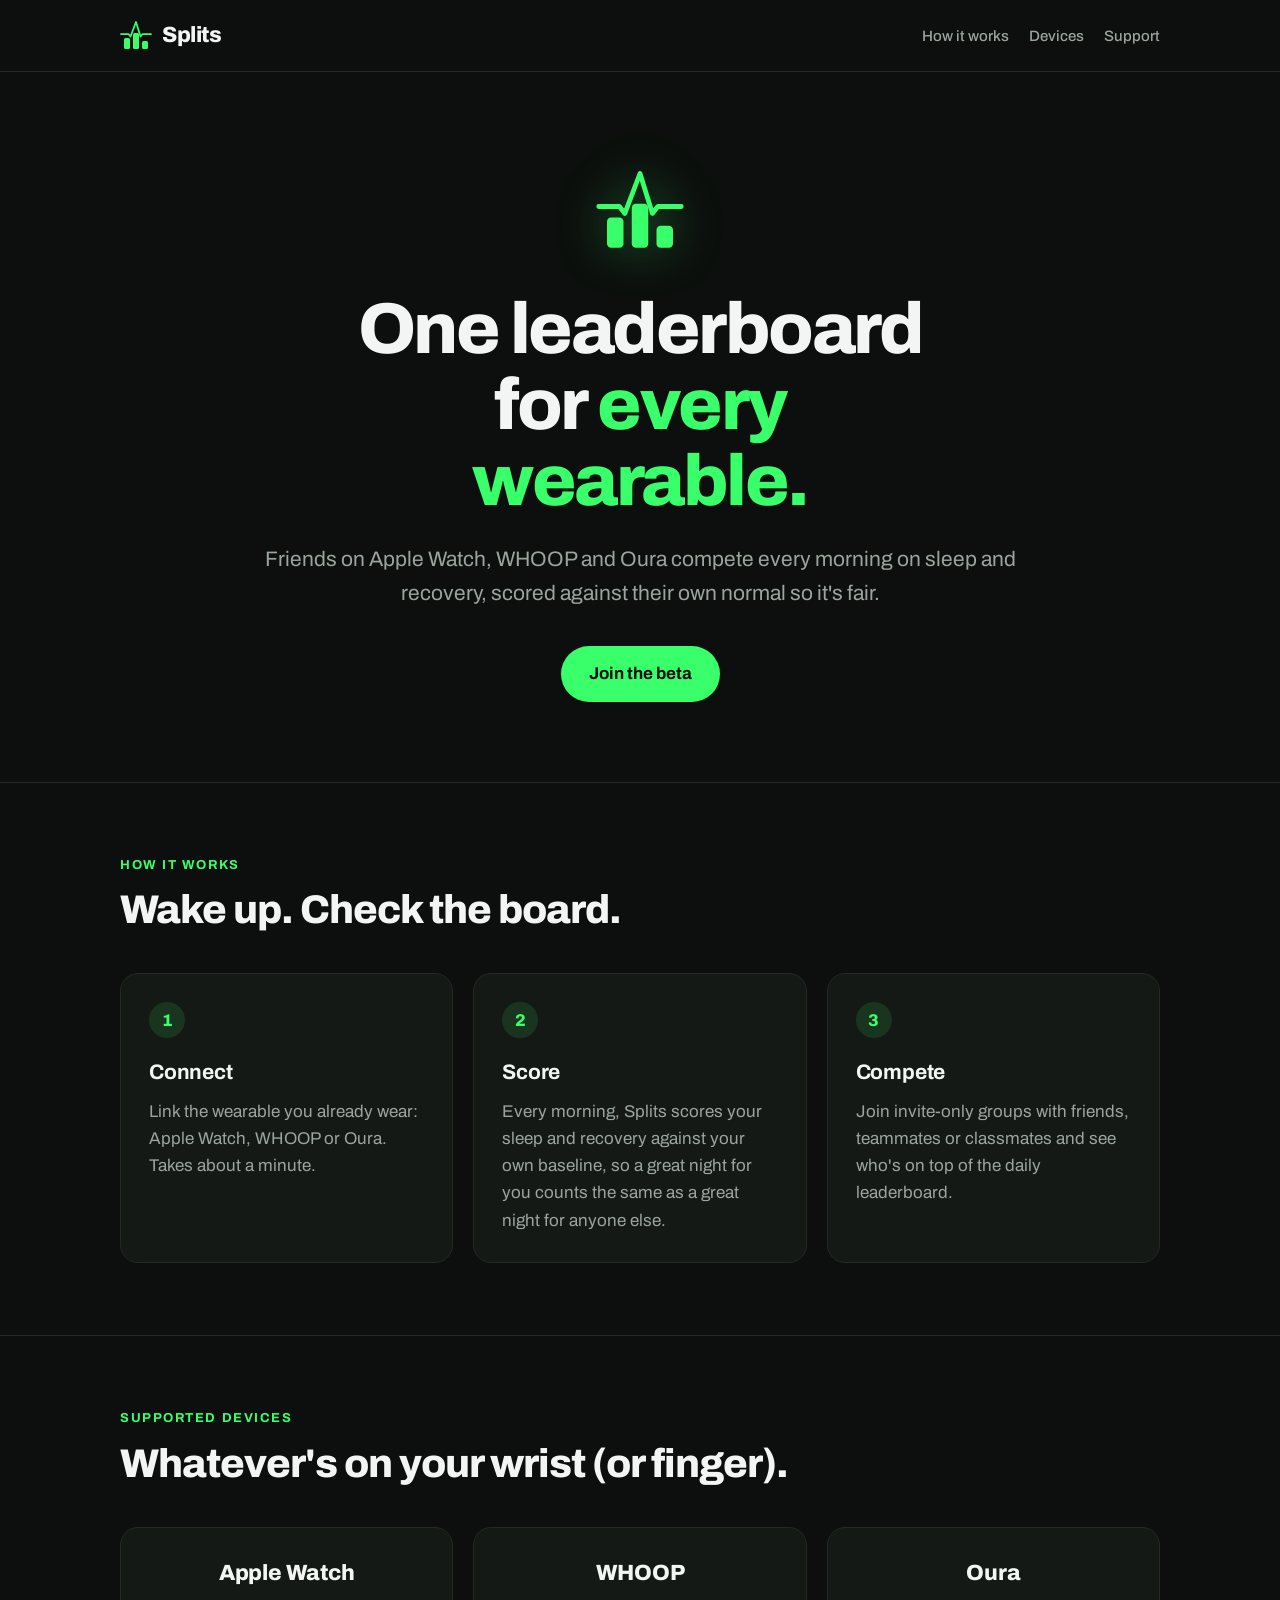
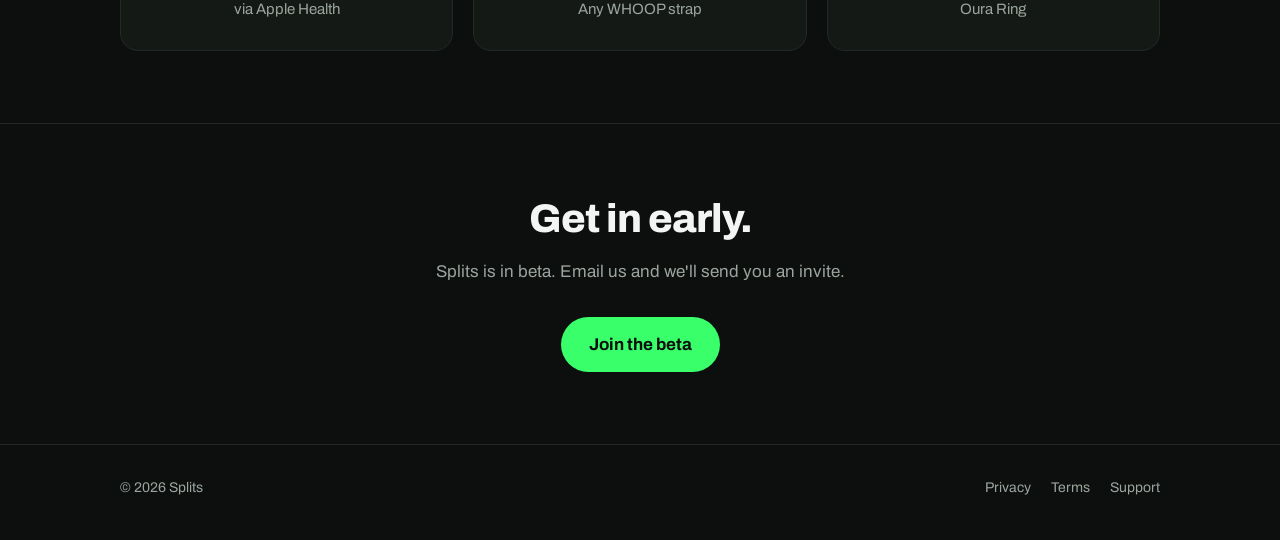
==== index.html @ 4030cdde "Build Splits marketing site for GitHub Pages Home, privacy, terms and support pages in plain HTML/CS" ====
<!doctype html>
<html lang="en">
<head>
  <meta charset="utf-8">
  <meta name="viewport" content="width=device-width, initial-scale=1">
  <title>Splits: One leaderboard for every wearable</title>
  <meta name="description" content="Friends on Apple Watch, WHOOP and Oura compete every morning on sleep and recovery, scored against their own normal so it's fair.">
  <meta name="theme-color" content="#0C0F0D">
  <meta property="og:title" content="Splits: One leaderboard for every wearable">
  <meta property="og:description" content="Friends on Apple Watch, WHOOP and Oura compete every morning on sleep and recovery, scored against their own normal so it's fair.">
  <meta property="og:url" content="https://joinsplits.app/">
  <meta property="og:type" content="website">
  <link rel="icon" href="/assets/logo.svg" type="image/svg+xml">
  <link rel="preconnect" href="https://fonts.googleapis.com">
  <link rel="preconnect" href="https://fonts.gstatic.com" crossorigin>
  <link href="https://fonts.googleapis.com/css2?family=Archivo:wght@400;500;700;800&display=swap" rel="stylesheet">
  <link rel="stylesheet" href="/assets/style.css">
</head>
<body>
  <header class="site-header">
    <div class="wrap">
      <a class="brand" href="/"><img src="/assets/logo.svg" alt="" width="32" height="32">Splits</a>
      <nav class="nav" aria-label="Main">
        <a href="#how">How it works</a>
        <a href="#devices">Devices</a>
        <a href="/support/">Support</a>
      </nav>
    </div>
  </header>

  <main>
    <section class="hero">
      <div class="wrap">
        <img class="hero-mark" src="/assets/logo.svg" alt="Splits logo" width="88" height="88">
        <h1>One leaderboard for <span class="accent">every wearable.</span></h1>
        <p>Friends on Apple Watch, WHOOP and Oura compete every morning on sleep and recovery, scored against their own normal so it's fair.</p>
        <a class="button" href="mailto:hello@joinsplits.app?subject=Splits%20beta">Join the beta</a>
      </div>
    </section>

    <section class="section" id="how">
      <div class="wrap">
        <p class="eyebrow">How it works</p>
        <h2>Wake up. Check the board.</h2>
        <div class="grid">
          <div class="card">
            <div class="step">1</div>
            <h3>Connect</h3>
            <p>Link the wearable you already wear: Apple Watch, WHOOP or Oura. Takes about a minute.</p>
          </div>
          <div class="card">
            <div class="step">2</div>
            <h3>Score</h3>
            <p>Every morning, Splits scores your sleep and recovery against your own baseline, so a great night for you counts the same as a great night for anyone else.</p>
          </div>
          <div class="card">
            <div class="step">3</div>
            <h3>Compete</h3>
            <p>Join invite-only groups with friends, teammates or classmates and see who's on top of the daily leaderboard.</p>
          </div>
        </div>
      </div>
    </section>

    <section class="section" id="devices">
      <div class="wrap">
        <p class="eyebrow">Supported devices</p>
        <h2>Whatever's on your wrist (or finger).</h2>
        <div class="devices">
          <div class="device">
            <strong>Apple Watch</strong>
            <span>via Apple Health</span>
          </div>
          <div class="device">
            <strong>WHOOP</strong>
            <span>Any WHOOP strap</span>
          </div>
          <div class="device">
            <strong>Oura</strong>
            <span>Oura Ring</span>
          </div>
        </div>
      </div>
    </section>

    <section class="section cta">
      <div class="wrap">
        <h2>Get in early.</h2>
        <p>Splits is in beta. Email us and we'll send you an invite.</p>
        <a class="button" href="mailto:hello@joinsplits.app?subject=Splits%20beta">Join the beta</a>
      </div>
    </section>
  </main>

  <footer class="site-footer">
    <div class="wrap">
      <span>&copy; 2026 Splits</span>
      <nav aria-label="Footer">
        <a href="/privacy/">Privacy</a>
        <a href="/terms/">Terms</a>
        <a href="/support/">Support</a>
      </nav>
    </div>
  </footer>
</body>
</html>
---- assets/style.css ----
/* Splits — shared styles for every page */

:root {
  --bg: #0C0F0D;
  --surface: #141915;
  --border: #232A25;
  --green: #39FF6A;
  --text: #F2F5F3;
  --muted: #9BA59E;
  --max: 1080px;
}

*, *::before, *::after { box-sizing: border-box; }

html { -webkit-text-size-adjust: 100%; }

body {
  margin: 0;
  background: var(--bg);
  color: var(--text);
  font-family: "Archivo", system-ui, -apple-system, "Segoe UI", sans-serif;
  font-size: 17px;
  line-height: 1.6;
  -webkit-font-smoothing: antialiased;
}

a { color: var(--green); }
a:hover { text-decoration-thickness: 2px; }

img, svg { max-width: 100%; }

.wrap {
  width: 100%;
  max-width: var(--max);
  margin: 0 auto;
  padding: 0 20px;
}

/* Header */

.site-header {
  border-bottom: 1px solid var(--border);
}

.site-header .wrap {
  display: flex;
  align-items: center;
  justify-content: space-between;
  flex-wrap: wrap;
  gap: 12px 24px;
  padding-top: 18px;
  padding-bottom: 18px;
}

.brand {
  display: inline-flex;
  align-items: center;
  gap: 10px;
  color: var(--text);
  text-decoration: none;
  font-weight: 800;
  font-size: 22px;
  letter-spacing: -0.02em;
}

.brand img { width: 32px; height: 32px; }

.nav {
  display: flex;
  flex-wrap: wrap;
  gap: 4px 20px;
}

.nav a {
  color: var(--muted);
  text-decoration: none;
  font-weight: 500;
  font-size: 15px;
}

.nav a:hover, .nav a[aria-current="page"] { color: var(--text); }

/* Buttons */

.button {
  display: inline-block;
  background: var(--green);
  color: var(--bg);
  font-weight: 700;
  font-size: 17px;
  text-decoration: none;
  padding: 14px 28px;
  border-radius: 999px;
  transition: transform 0.15s ease, box-shadow 0.15s ease;
}

.button:hover {
  transform: translateY(-1px);
  box-shadow: 0 0 0 4px rgba(57, 255, 106, 0.2);
}

/* Hero */

.hero {
  padding: 96px 0 80px;
  text-align: center;
}

.hero-mark {
  width: 88px;
  height: 88px;
  margin-bottom: 28px;
  filter: drop-shadow(0 0 24px rgba(57, 255, 106, 0.35));
}

.hero h1 {
  font-size: clamp(38px, 7vw, 72px);
  line-height: 1.05;
  font-weight: 800;
  letter-spacing: -0.035em;
  margin: 0 auto 24px;
  max-width: 14ch;
}

.hero h1 .accent { color: var(--green); }

.hero p {
  color: var(--muted);
  font-size: clamp(18px, 2.4vw, 21px);
  max-width: 38em;
  margin: 0 auto 36px;
}

/* Sections */

.section {
  padding: 72px 0;
  border-top: 1px solid var(--border);
}

.eyebrow {
  color: var(--green);
  font-size: 13px;
  font-weight: 700;
  letter-spacing: 0.12em;
  text-transform: uppercase;
  margin: 0 0 12px;
}

.section h2 {
  font-size: clamp(28px, 4.5vw, 40px);
  line-height: 1.15;
  font-weight: 800;
  letter-spacing: -0.025em;
  margin: 0 0 40px;
}

.grid {
  display: grid;
  grid-template-columns: repeat(auto-fit, minmax(240px, 1fr));
  gap: 20px;
}

.card {
  background: var(--surface);
  border: 1px solid var(--border);
  border-radius: 18px;
  padding: 28px;
}

.card .step {
  display: inline-flex;
  align-items: center;
  justify-content: center;
  width: 36px;
  height: 36px;
  border-radius: 50%;
  background: rgba(57, 255, 106, 0.12);
  color: var(--green);
  font-weight: 800;
  margin-bottom: 18px;
}

.card h3 {
  font-size: 21px;
  margin: 0 0 8px;
  letter-spacing: -0.01em;
}

.card p { color: var(--muted); margin: 0; }

.devices {
  display: grid;
  grid-template-columns: repeat(auto-fit, minmax(200px, 1fr));
  gap: 20px;
}

.device {
  background: var(--surface);
  border: 1px solid var(--border);
  border-radius: 18px;
  padding: 28px;
  text-align: center;
}

.device strong {
  display: block;
  font-size: 22px;
  font-weight: 800;
  letter-spacing: -0.01em;
  margin-bottom: 4px;
}

.device span { color: var(--muted); font-size: 15px; }

.cta {
  text-align: center;
}

.cta h2 { margin-bottom: 16px; }

.cta p {
  color: var(--muted);
  margin: 0 auto 32px;
  max-width: 34em;
}

/* Text pages: privacy, terms, support */

.doc {
  padding: 64px 0 88px;
}

.doc .wrap { max-width: 760px; }

.doc h1 {
  font-size: clamp(34px, 6vw, 52px);
  line-height: 1.1;
  font-weight: 800;
  letter-spacing: -0.03em;
  margin: 0 0 8px;
}

.doc .updated { color: var(--muted); margin: 0 0 40px; }

.doc h2 {
  font-size: 22px;
  letter-spacing: -0.01em;
  margin: 44px 0 12px;
}

.doc p, .doc li { color: #D3DAD5; }

.doc ul { padding-left: 22px; }
.doc li { margin-bottom: 8px; }

.doc .callout {
  background: var(--surface);
  border: 1px solid var(--border);
  border-left: 3px solid var(--green);
  border-radius: 12px;
  padding: 20px 24px;
  margin: 24px 0;
}

.doc .callout p { margin: 0; }

.support-email {
  display: inline-block;
  font-size: clamp(20px, 4vw, 28px);
  font-weight: 700;
  word-break: break-all;
  margin: 8px 0 24px;
}

/* Footer */

.site-footer {
  border-top: 1px solid var(--border);
  padding: 32px 0 40px;
  color: var(--muted);
  font-size: 14px;
}

.site-footer .wrap {
  display: flex;
  flex-wrap: wrap;
  justify-content: space-between;
  gap: 12px 24px;
}

.site-footer nav { display: flex; flex-wrap: wrap; gap: 4px 20px; }
.site-footer a { color: var(--muted); text-decoration: none; }
.site-footer a:hover { color: var(--text); }

/* Phones */

@media (max-width: 600px) {
  body { font-size: 16px; }
  .hero { padding: 64px 0 56px; }
  .hero-mark { width: 72px; height: 72px; }
  .section { padding: 56px 0; }
  .section h2 { margin-bottom: 28px; }
  .card, .device { padding: 22px; }
  .button { width: 100%; max-width: 340px; text-align: center; }
}
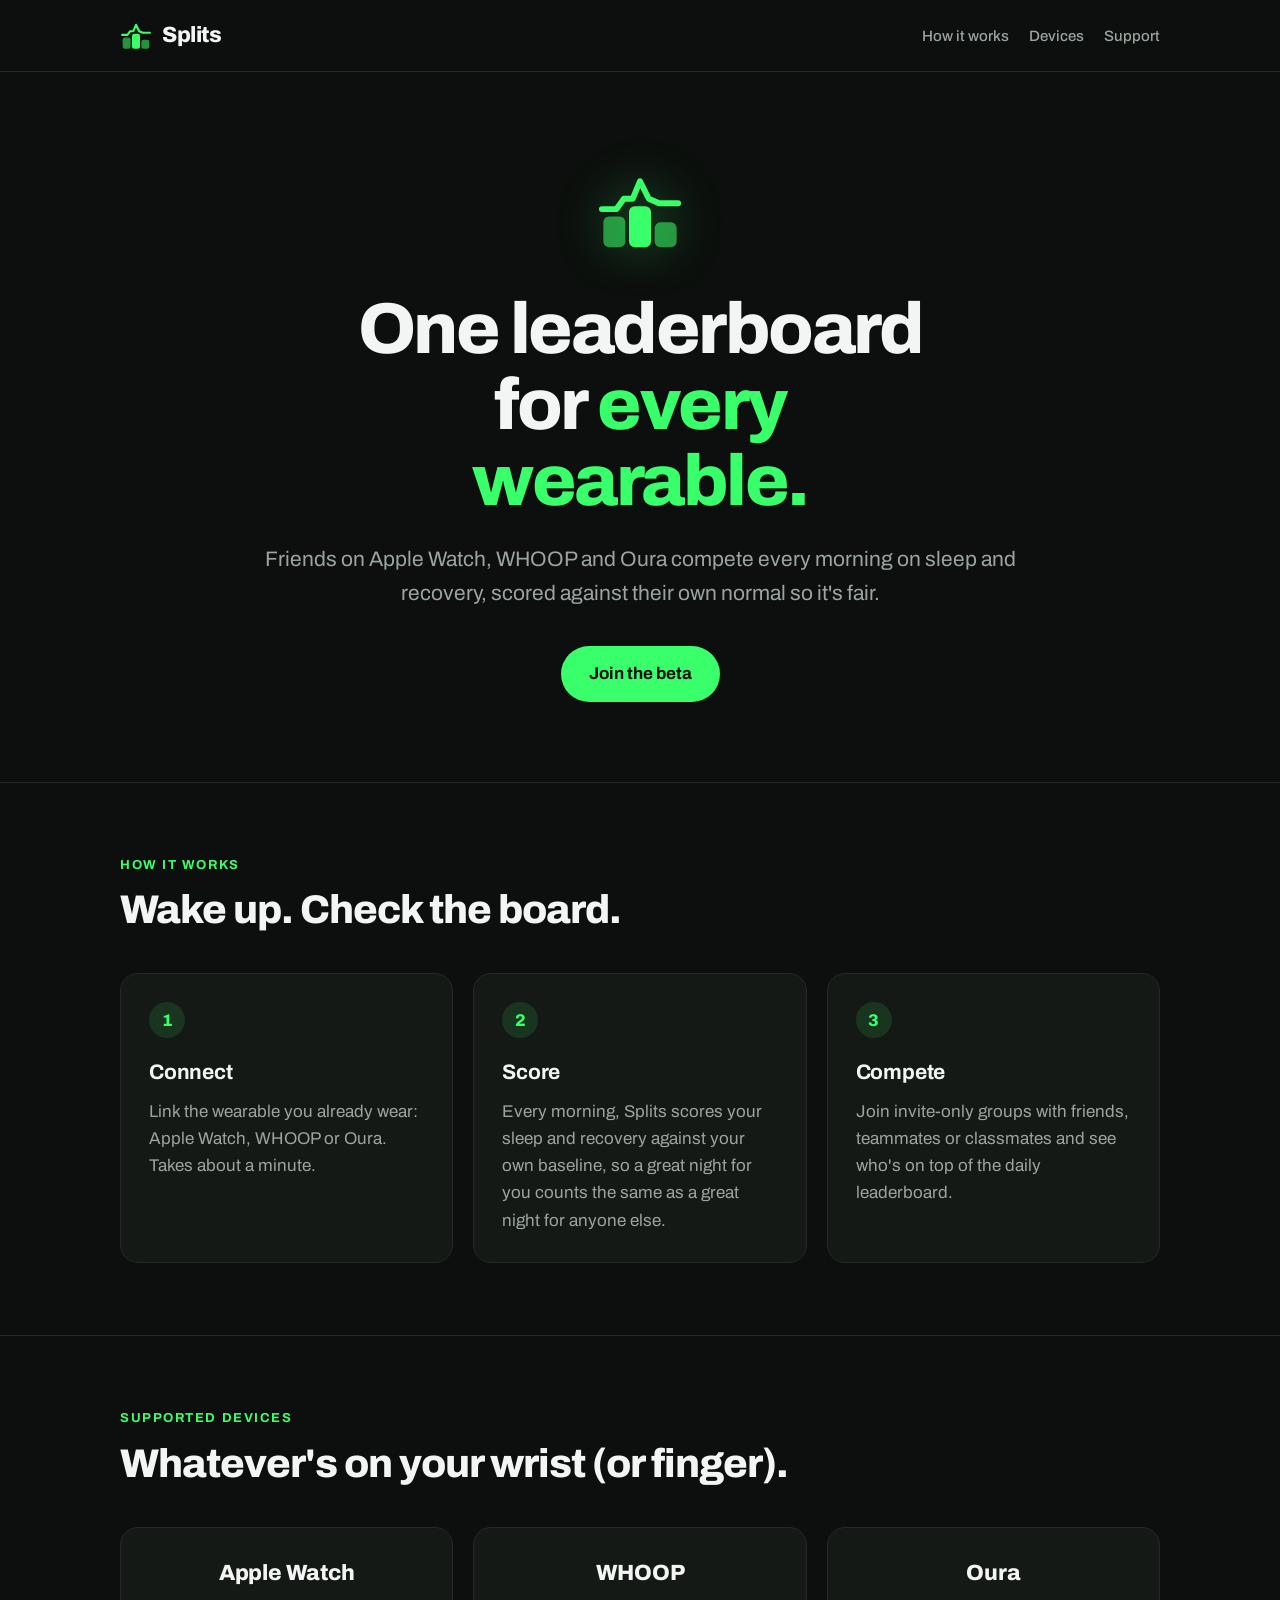
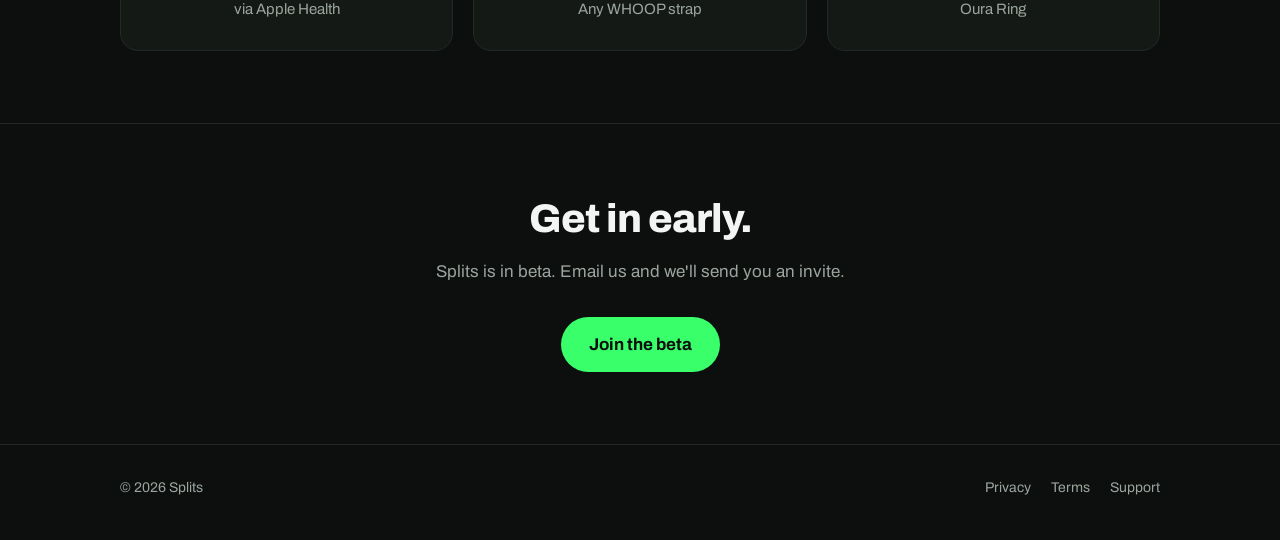
==== commit e8d10bab: "Use final logo, add favicon and apple-touch-icon, fix WHOOP privacy line Replace assets/logo.svg wit" ====
--- a/index.html
+++ b/index.html
@@ -10,7 +10,8 @@
   <meta property="og:description" content="Friends on Apple Watch, WHOOP and Oura compete every morning on sleep and recovery, scored against their own normal so it's fair.">
   <meta property="og:url" content="https://joinsplits.app/">
   <meta property="og:type" content="website">
-  <link rel="icon" href="/assets/logo.svg" type="image/svg+xml">
+  <link rel="icon" href="/assets/icon.svg" type="image/svg+xml">
+  <link rel="apple-touch-icon" href="/assets/apple-touch-icon.png">
   <link rel="preconnect" href="https://fonts.googleapis.com">
   <link rel="preconnect" href="https://fonts.gstatic.com" crossorigin>
   <link href="https://fonts.googleapis.com/css2?family=Archivo:wght@400;500;700;800&display=swap" rel="stylesheet">
